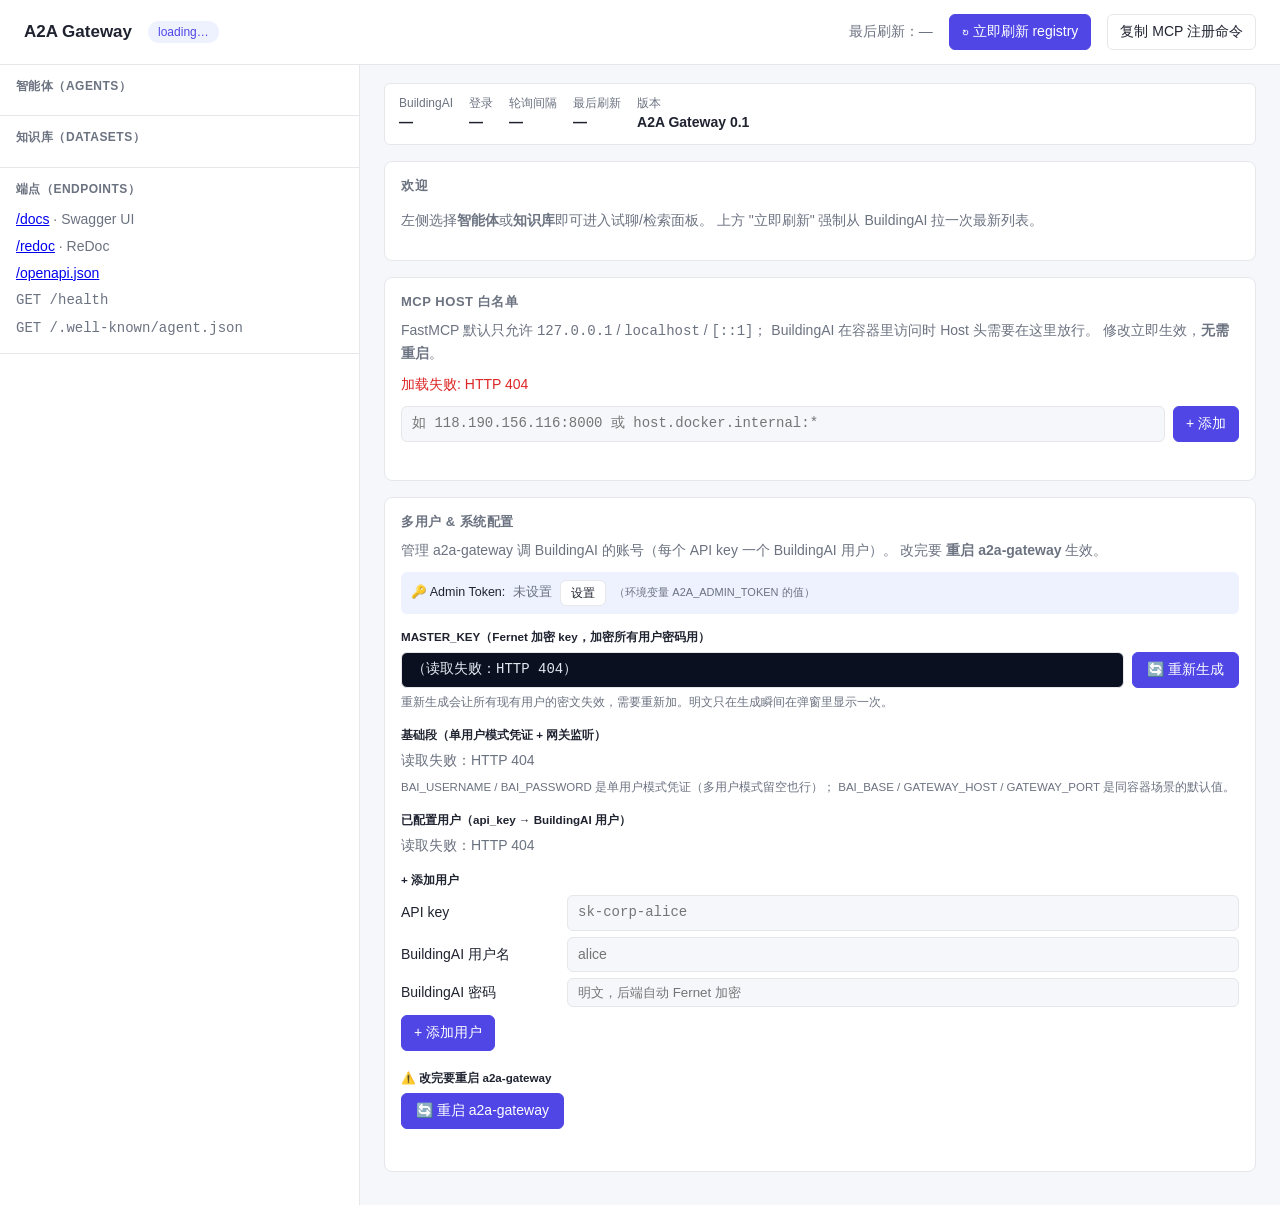
==== a2a-gateway/ui/index.html @ 001ccc33 "feat: 携带 a2a-gateway 完整源码 a2a-gateway (Python FastAPI) - 把 BuildingAI 的 agent / dataset / chat 能力按 G" ====
<!doctype html>
<html lang="zh-CN">
<head>
<meta charset="utf-8" />
<meta name="viewport" content="width=device-width,initial-scale=1" />
<title>A2A Gateway · 管理面板</title>
<!-- 1x1 透明 PNG，避免浏览器控制台一片 favicon.ico 404 -->
<link rel="icon" href="[data-uri]" />
<style>
  :root {
    --bg: #f6f7fb;
    --panel: #ffffff;
    --text: #1f2330;
    --muted: #6b7280;
    --border: #e5e7eb;
    --accent: #4f46e5;
    --accent-soft: #eef2ff;
    --ok: #16a34a;
    --warn: #d97706;
    --err: #dc2626;
    --code-bg: #0b1020;
    --code-text: #e2e8f0;
  }
  @media (prefers-color-scheme: dark) {
    :root {
      --bg: #0f1115;
      --panel: #1a1d24;
      --text: #e6e8ee;
      --muted: #9ca3af;
      --border: #2b2f3a;
      --accent: #818cf8;
      --accent-soft: #1e1f3a;
      --code-bg: #06080f;
      --code-text: #d1d5db;
    }
  }
  * { box-sizing: border-box; }
  body {
    margin: 0;
    background: var(--bg);
    color: var(--text);
    font: 14px/1.55 -apple-system, BlinkMacSystemFont, "Segoe UI", "PingFang SC",
      "Hiragino Sans GB", "Microsoft YaHei", sans-serif;
  }
  header.top {
    background: var(--panel);
    border-bottom: 1px solid var(--border);
    padding: 14px 24px;
    display: flex; align-items: center; gap: 16px; flex-wrap: wrap;
  }
  header.top h1 { font-size: 17px; margin: 0; }
  header.top .pill {
    font-size: 12px; padding: 2px 10px; border-radius: 999px;
    background: var(--accent-soft); color: var(--accent);
  }
  header.top .spacer { flex: 1; }
  button {
    font: inherit; cursor: pointer; border: 1px solid var(--border);
    background: var(--panel); color: var(--text);
    padding: 6px 12px; border-radius: 6px;
    transition: background .12s ease, border-color .12s ease;
  }
  button:hover { border-color: var(--accent); }
  button.primary {
    background: var(--accent); color: white; border-color: var(--accent);
  }
  button:disabled { opacity: .5; cursor: not-allowed; }

  main { display: grid; grid-template-columns: 360px 1fr; min-height: calc(100vh - 56px); }
  @media (max-width: 900px) { main { grid-template-columns: 1fr; } }

  aside.left {
    background: var(--panel);
    border-right: 1px solid var(--border);
    overflow-y: auto;
  }
  aside.left .sect {
    border-bottom: 1px solid var(--border);
    padding: 12px 16px;
  }
  aside.left .sect h3 {
    margin: 0 0 8px; font-size: 12px; text-transform: uppercase;
    letter-spacing: .04em; color: var(--muted);
  }
  .item {
    border: 1px solid var(--border);
    border-radius: 6px;
    padding: 8px 10px; margin: 6px 0;
    cursor: pointer; background: var(--panel);
    transition: border-color .12s ease, background .12s ease;
  }
  .item:hover { border-color: var(--accent); }
  .item.selected { border-color: var(--accent); background: var(--accent-soft); }
  .item .name { font-weight: 600; }
  .item .meta { font-size: 12px; color: var(--muted); margin-top: 2px; }
  .item .tags { display: inline-flex; gap: 4px; flex-wrap: wrap; margin-top: 4px; }
  .tag {
    font-size: 11px; padding: 1px 6px; border-radius: 4px;
    background: var(--accent-soft); color: var(--accent);
  }
  .tag.kb { background: #fef3c7; color: #92400e; }
  .empty { color: var(--muted); font-style: italic; padding: 6px 0; }

  section.right {
    padding: 18px 24px;
    overflow-y: auto;
  }
  section.right h2 { margin: 0 0 12px; font-size: 16px; }
  .statusbar {
    display: flex; gap: 16px; flex-wrap: wrap;
    background: var(--panel);
    border: 1px solid var(--border);
    border-radius: 6px;
    padding: 10px 14px;
    margin-bottom: 16px;
  }
  .statusbar .lbl { color: var(--muted); font-size: 12px; }
  .statusbar .val { font-weight: 600; }
  .statusbar .val.ok { color: var(--ok); }
  .statusbar .val.err { color: var(--err); }

  .panel {
    background: var(--panel);
    border: 1px solid var(--border);
    border-radius: 8px;
    padding: 14px 16px; margin-bottom: 16px;
  }
  .panel h4 { margin: 0 0 8px; font-size: 13px; color: var(--muted); text-transform: uppercase; letter-spacing: .04em; }

  textarea, input[type=text] {
    width: 100%; border: 1px solid var(--border);
    background: var(--bg); color: var(--text);
    padding: 8px 10px; border-radius: 6px;
    font: inherit; resize: vertical;
  }
  textarea { min-height: 70px; }
  .row { display: flex; gap: 8px; align-items: center; margin-top: 8px; flex-wrap: wrap; }
  .stream {
    margin-top: 12px;
    background: var(--code-bg);
    color: var(--code-text);
    border-radius: 6px;
    padding: 10px 12px;
    font-family: ui-monospace, SFMono-Regular, Menlo, Consolas, monospace;
    white-space: pre-wrap;
    min-height: 60px;
    max-height: 400px; overflow-y: auto;
    font-size: 12.5px;
  }
  .stream .ev-status   { color: #93c5fd; }
  .stream .ev-artifact { color: #86efac; }
  .stream .ev-error    { color: #fca5a5; }
  .stream .ev-text     { color: #fde68a; }

  table.kv { border-collapse: collapse; width: 100%; }
  table.kv td { padding: 4px 8px; border-bottom: 1px solid var(--border); font-size: 12.5px; }
  table.kv td:first-child { color: var(--muted); width: 40%; }

  code, pre { font-family: ui-monospace, SFMono-Regular, Menlo, Consolas, monospace; }
  pre { background: var(--code-bg); color: var(--code-text); padding: 8px 10px; border-radius: 6px; overflow-x: auto; }

  .muted { color: var(--muted); }
  .err-text { color: var(--err); }
  .ok-text  { color: var(--ok); }

  /* MCP 配置对话框 */
  .modal-bg {
    position: fixed; inset: 0; background: rgba(0,0,0,.4);
    display: none; align-items: center; justify-content: center; z-index: 99;
  }
  .modal-bg.show { display: flex; }
  .modal {
    background: var(--panel); border: 1px solid var(--border);
    border-radius: 10px; padding: 22px; max-width: 640px; width: 90%;
    box-shadow: 0 20px 60px rgba(0,0,0,.25);
    max-height: 90vh; overflow-y: auto;
  }
  .modal h3 { margin: 0 0 6px; font-size: 16px; }
  .modal p  { margin: 0 0 14px; color: var(--muted); font-size: 13px; }
  .field {
    display: flex; align-items: center; gap: 10px;
    margin: 8px 0;
  }
  .field label {
    font-size: 12px; color: var(--muted); width: 64px; flex-shrink: 0;
  }
  .field input {
    flex: 1; padding: 6px 10px;
    border: 1px solid var(--border); border-radius: 6px;
    background: var(--bg); color: var(--text);
    font: inherit; font-family: ui-monospace, monospace;
  }
  .copy-status {
    margin-top: 8px; font-size: 12px; min-height: 18px;
  }
  .copy-status.ok  { color: var(--ok); }
  .copy-status.err { color: var(--err); }
  textarea.copy-area {
    width: 100%; min-height: 90px;
    border: 1px solid var(--border); border-radius: 6px;
    background: var(--code-bg); color: var(--code-text);
    padding: 10px 12px; font-family: ui-monospace, monospace;
    font-size: 12.5px; line-height: 1.5;
    resize: vertical;
  }
  .modal-actions {
    margin-top: 14px; display: flex; gap: 8px; justify-content: flex-end;
  }
</style>
</head>
<body>

<header class="top">
  <h1>A2A Gateway</h1>
  <span class="pill" id="env">loading…</span>
  <span class="spacer"></span>
  <span id="lastRefresh" class="muted">最后刷新：—</span>
  <button id="btnRefresh" class="primary">↻ 立即刷新 registry</button>
  <button id="btnCopyBase">复制 MCP 注册命令</button>
</header>

<main>
  <aside class="left">
    <div class="sect">
      <h3>智能体（agents）<span id="agentCount" class="muted"></span></h3>
      <div id="agentList"></div>
    </div>
    <div class="sect">
      <h3>知识库（datasets）<span id="datasetCount" class="muted"></span></h3>
      <div id="datasetList"></div>
    </div>
    <div class="sect">
      <h3>端点（endpoints）</h3>
      <div class="muted" style="line-height:1.9">
        <div><a target="_blank" href="/docs">/docs</a> · Swagger UI</div>
        <div><a target="_blank" href="/redoc">/redoc</a> · ReDoc</div>
        <div><a target="_blank" href="/openapi.json">/openapi.json</a></div>
        <div><code>GET /health</code></div>
        <div><code>GET /.well-known/agent.json</code></div>
      </div>
    </div>
  </aside>

  <section class="right">
    <div class="statusbar" id="statusbar">
      <div><div class="lbl">BuildingAI</div><div class="val" id="sBai">—</div></div>
      <div><div class="lbl">登录</div><div class="val" id="sLogged">—</div></div>
      <div><div class="lbl">轮询间隔</div><div class="val" id="sInterval">—</div></div>
      <div><div class="lbl">最后刷新</div><div class="val" id="sLast">—</div></div>
      <div><div class="lbl">版本</div><div class="val">A2A Gateway 0.1</div></div>
    </div>

    <div id="detail">
      <div class="panel">
        <h4>欢迎</h4>
        <p class="muted">
          左侧选择<strong>智能体</strong>或<strong>知识库</strong>即可进入试聊/检索面板。
          上方 "立即刷新" 强制从 BuildingAI 拉一次最新列表。
        </p>
      </div>
    </div>

    <!-- 白名单面板独立于 #detail，避开 render 的 innerHTML 清空 -->
    <div class="panel">
      <h4>MCP Host 白名单</h4>
      <p class="muted" style="margin:0 0 10px;">
        FastMCP 默认只允许 <code>127.0.0.1</code> / <code>localhost</code> / <code>[::1]</code>；
        BuildingAI 在容器里访问时 Host 头需要在这里放行。
        修改立即生效，<strong>无需重启</strong>。
      </p>
      <div id="wlList"></div>
      <div style="display:flex; gap:8px; margin-top:10px;">
        <input id="wlNew" type="text" placeholder="如 118.190.156.116:8000 或 host.docker.internal:*"
               style="flex:1; padding:6px 10px; border:1px solid var(--border); border-radius:6px; background:var(--bg); color:var(--text); font-family: ui-monospace, monospace;" />
        <button class="primary" onclick="addWl()">+ 添加</button>
      </div>
      <div id="wlMsg" style="margin-top:8px; font-size:12px; min-height:16px;"></div>
    </div>

    <!-- 多用户 & 系统配置面板（独立于 #detail，避开 render 清空） -->
    <div class="panel">
      <h4>多用户 &amp; 系统配置</h4>
      <p class="muted" style="margin:0 0 10px;">
        管理 a2a-gateway 调 BuildingAI 的账号（每个 API key 一个 BuildingAI 用户）。
        改完要 <strong>重启 a2a-gateway</strong> 生效。
      </p>

      <!-- Admin Token 状态条 -->
      <div style="margin-bottom:14px; padding:8px 10px; background:var(--accent-soft); border-radius:6px; font-size:12.5px; display:flex; align-items:center; gap:8px;">
        🔑 Admin Token: <span id="adminTokenStatus" class="muted">未设置</span>
        <button onclick="setAdminToken()" style="padding:3px 10px; font-size:12px;">设置</button>
        <span class="muted" style="font-size:11px;">（环境变量 A2A_ADMIN_TOKEN 的值）</span>
      </div>

      <!-- MASTER_KEY -->
      <h5 style="margin:14px 0 6px;">MASTER_KEY（Fernet 加密 key，加密所有用户密码用）</h5>
      <div style="display:flex; gap:8px; align-items:center; margin-bottom:6px;">
        <code id="masterKeyView" style="flex:1; padding:6px 10px; border:1px solid var(--border); border-radius:6px; background:var(--code-bg); color:var(--code-text); font-family:ui-monospace,monospace;">（未设置）</code>
        <button onclick="regenMasterKey()" class="primary" style="padding:6px 14px;">🔄 重新生成</button>
      </div>
      <p class="muted" style="font-size:11.5px; margin:0 0 14px;">
        重新生成会让所有现有用户的密文失效，需要重新加。明文只在生成瞬间在弹窗里显示一次。
      </p>

      <!-- 基础段 -->
      <h5 style="margin:14px 0 6px;">基础段（单用户模式凭证 + 网关监听）</h5>
      <div id="baseEnvList" style="display:grid; grid-template-columns:160px 1fr 60px; gap:6px; align-items:center; margin-bottom:8px;"></div>
      <p class="muted" style="font-size:11.5px; margin:0 0 14px;">
        BAI_USERNAME / BAI_PASSWORD 是单用户模式凭证（多用户模式留空也行）；
        BAI_BASE / GATEWAY_HOST / GATEWAY_PORT 是同容器场景的默认值。
      </p>

      <!-- 已配置用户列表 -->
      <h5 style="margin:14px 0 6px;">已配置用户（api_key → BuildingAI 用户）</h5>
      <div id="usersList" style="margin-bottom:10px;"></div>

      <!-- 添加用户 -->
      <h5 style="margin:14px 0 6px;">+ 添加用户</h5>
      <div style="display:grid; grid-template-columns:160px 1fr; gap:6px; align-items:center; margin-bottom:8px;">
        <label>API key</label>
        <input id="newUserKey" type="text" placeholder="sk-corp-alice" style="padding:6px 10px; border:1px solid var(--border); border-radius:6px; background:var(--bg); color:var(--text); font-family:ui-monospace,monospace;" />
        <label>BuildingAI 用户名</label>
        <input id="newUserName" type="text" placeholder="alice" style="padding:6px 10px; border:1px solid var(--border); border-radius:6px; background:var(--bg); color:var(--text);" />
        <label>BuildingAI 密码</label>
        <input id="newUserPwd" type="password" placeholder="明文，后端自动 Fernet 加密" style="padding:6px 10px; border:1px solid var(--border); border-radius:6px; background:var(--bg); color:var(--text);" />
      </div>
      <button class="primary" onclick="addUser()">+ 添加用户</button>

      <!-- 重启 -->
      <h5 style="margin:18px 0 6px;">⚠️ 改完要重启 a2a-gateway</h5>
      <div style="display:flex; gap:8px; align-items:center;">
        <button class="primary" onclick="restartGateway()" style="padding:6px 14px;">🔄 重启 a2a-gateway</button>
        <span id="restartMsg" class="muted" style="font-size:12px;"></span>
      </div>

      <div id="adminMsg" style="margin-top:12px; font-size:12px; min-height:16px;"></div>
    </div>
  </section>
</main>

<!-- MCP 配置对话框（点"复制 MCP 注册命令"触发） -->
<div id="mcpModal" class="modal-bg" role="dialog" aria-modal="true">
  <div class="modal">
    <h3>🤖 BuildingAI MCP 服务注册</h3>
    <p>BuildingAI <strong>只支持 sse / streamable-http</strong>，不支持 stdio。
       选下面其中一种方式，把对应字段填到 <strong>AI 应用 → MCP → 添加 MCP</strong>：</p>

    <div style="display:flex; gap:8px; margin:8px 0 12px;">
      <button id="mcpModeStreamable" class="primary">📡 streamable-http (推荐)</button>
      <button id="mcpModeSse">🌊 sse (兼容)</button>
    </div>

    <div class="field">
      <label>名称</label>
      <input id="mcpName" type="text" readonly value="a2a-gateway" />
    </div>
    <div class="field">
      <label>通信方式</label>
      <input id="mcpType" type="text" readonly />
    </div>
    <div class="field">
      <label>URL</label>
      <input id="mcpCmd" type="text" readonly />
    </div>

    <textarea id="mcpFull" class="copy-area" readonly></textarea>

    <div style="margin-top:10px; padding:8px 10px; background: var(--accent-soft); border-radius: 6px; font-size:12px; color: var(--muted);">
      <strong>说明：</strong>把 gateway 进程跑在同一台 BuildingAI 可访问的机器上，
      URL 内的 localhost 指 gateway 所在机器的 hostname。
    </div>

    <div class="modal-actions">
      <button id="mcpCopyBtn" class="primary">📋 复制全部</button>
      <button id="mcpCloseBtn">关闭</button>
    </div>
    <div id="mcpCopyStatus" class="copy-status"></div>
  </div>
</div>

<script>
const $ = (sel) => document.querySelector(sel);
const el = (tag, attrs = {}, ...children) => {
  const n = document.createElement(tag);
  for (const [k, v] of Object.entries(attrs)) {
    if (k === "class") n.className = v;
    else if (k === "html") n.innerHTML = v;
    else if (k.startsWith("on") && typeof v === "function") n.addEventListener(k.slice(2), v);
    else if (v != null) n.setAttribute(k, v);
  }
  for (const c of children) {
    if (c == null) continue;
    n.appendChild(typeof c === "string" ? document.createTextNode(c) : c);
  }
  return n;
};

let STATE = { status: null, selected: null, _lastRenderedSel: null };

async function loadStatus() {
  const r = await fetch("/api/admin/status");
  STATE.status = await r.json();
  render();
}

async function manualRefresh() {
  $("#btnRefresh").disabled = true;
  try {
    const r = await fetch("/api/admin/refresh", { method: "POST" });
    const j = await r.json();
    if (!j.ok) alert("刷新失败: " + (j.error || "?"));
    await loadStatus();
  } finally {
    $("#btnRefresh").disabled = false;
  }
}

async function loadWhitelist() {
  try {
    const r = await fetch("/api/admin/mcp/whitelist", { cache: "no-store" });
    if (!r.ok) {
      console.warn("白名单 API 返回", r.status);
      $("#wlList").innerHTML = "<div class='err-text'>加载失败: HTTP " + r.status + "</div>";
      return;
    }
    const j = await r.json();
    console.log("白名单已加载：", j.items);
    renderWhitelist(j.items || []);
  } catch (e) {
    console.error("白名单加载异常", e);
    $("#wlList").innerHTML = "<div class='err-text'>加载异常: " + e + "</div>";
  }
}

function renderWhitelist(items) {
  const wrap = $("#wlList");
  wrap.innerHTML = "";
  if (!items.length) {
    wrap.appendChild(el("div", { class: "empty" }, "(空)"));
    return;
  }
  for (const host of items) {
    const row = el("div", { style: "display:flex; align-items:center; gap:8px; padding:6px 8px; border:1px solid var(--border); border-radius:6px; margin-bottom:6px; background:var(--bg);" },
      el("code", { style: "flex:1; font-size:13px;" }, host),
      el("button", { onclick: () => removeWl(host) }, "删除"),
    );
    wrap.appendChild(row);
  }
}

async function saveWhitelist(items) {
  const r = await fetch("/api/admin/mcp/whitelist", {
    method: "PUT",
    headers: { "Content-Type": "application/json" },
    body: JSON.stringify({ hosts: items }),
  });
  const j = await r.json();
  const msg = $("#wlMsg");
  if (j.ok) {
    msg.className = "ok-text"; msg.textContent = "✓ 已保存（" + j.items.length + " 项），立即生效";
    renderWhitelist(j.items);
  } else {
    msg.className = "err-text"; msg.textContent = "✗ 保存失败: " + (j.error || "?");
  }
}

async function addWl() {
  const inp = $("#wlNew");
  const v = inp.value.trim();
  if (!v) return;
  const items = (await (await fetch("/api/admin/mcp/whitelist")).json()).items || [];
  if (items.includes(v)) { inp.value = ""; return; }
  items.push(v);
  await saveWhitelist(items);
  inp.value = "";
}

async function removeWl(host) {
  const items = (await (await fetch("/api/admin/mcp/whitelist")).json()).items || [];
  const idx = items.indexOf(host);
  if (idx < 0) return;
  items.splice(idx, 1);
  await saveWhitelist(items);
}

function fmtAge(sec) {
  if (sec == null) return "—";
  if (sec < 60) return Math.floor(sec) + " 秒前";
  if (sec < 3600) return Math.floor(sec / 60) + " 分钟前";
  return Math.floor(sec / 3600) + " 小时前";
}

function renderStatusBar() {
  const s = STATE.status;
  if (!s) return;
  $("#env").textContent = s.buildingai.base;
  $("#sBai").textContent = s.buildingai.base;
  $("#sLogged").textContent = s.buildingai.logged_in
    ? "已登录 · " + s.buildingai.username : "未登录";
  $("#sLogged").className = "val " + (s.buildingai.logged_in ? "ok" : "err");
  $("#sInterval").textContent = s.registry.poll_interval + "s";
  $("#sLast").textContent = fmtAge(s.registry.last_refresh_age_sec);
  $("#lastRefresh").textContent = "最后刷新：" + fmtAge(s.registry.last_refresh_age_sec);
}

function renderSidebar() {
  const s = STATE.status;
  if (!s) return;
  const a = $("#agentList");
  const d = $("#datasetList");
  a.innerHTML = ""; d.innerHTML = "";
  $("#agentCount").textContent = " · " + s.registry.agent_count;
  $("#datasetCount").textContent = " · " + s.registry.dataset_count;

  if (!s.agents.length) a.appendChild(el("div", { class: "empty" }, "暂无智能体"));
  for (const ag of s.agents) {
    const node = el("div", { class: "item" + (STATE.selected?.kind === "agent" && STATE.selected.id === ag.id ? " selected" : "") },
      el("div", { class: "name" }, ag.name || "(未命名)"),
      el("div", { class: "meta" }, "id " + ag.id.slice(0, 8) + "…"),
      el("div", { class: "tags" },
        ...(ag.capabilities || []).map(c => el("span", { class: "tag" }, c))
      ),
    );
    node.onclick = () => { STATE.selected = { kind: "agent", ...ag }; render(); };
    a.appendChild(node);
  }
  if (!s.datasets.length) d.appendChild(el("div", { class: "empty" }, "暂无知识库"));
  for (const ds of s.datasets) {
    const node = el("div", { class: "item" + (STATE.selected?.kind === "dataset" && STATE.selected.id === ds.id ? " selected" : "") },
      el("div", { class: "name" }, ds.name || "(未命名)"),
      el("div", { class: "meta" }, "id " + ds.id.slice(0, 8) + "…"),
      el("div", { class: "tags" }, el("span", { class: "tag kb" }, "rag"))
    );
    node.onclick = () => { STATE.selected = { kind: "dataset", ...ds }; render(); };
    d.appendChild(node);
  }
}

function renderDetail() {
  const target = $("#detail");
  target.innerHTML = "";
  const sel = STATE.selected;
  if (!sel) {
    target.appendChild(el("div", { class: "panel" },
      el("h4", {}, "欢迎"),
      el("p", { class: "muted" }, "左侧选择智能体或知识库即可进入试聊/检索面板。")
    ));
    return;
  }

  if (sel.kind === "agent") {
    target.appendChild(el("div", { class: "panel" },
      el("h4", {}, "智能体详情"),
      el("table", { class: "kv" },
        rowKV("名称", sel.name),
        rowKV("ID", sel.id),
        rowKV("能力", (sel.capabilities || []).join(" / ") || "—"),
        rowKV("描述", sel.description || "—"),
      ),
      el("div", { style: "margin-top:10px" },
        el("button", { onclick: (e) => loadCard(e.target, "agent", sel.id) }, "查看 A2A Agent Card"),
        el("a", { href: `/a2a/agents/${sel.id}/card`, target: "_blank", style: "margin-left:8px" },
          el("button", {}, "新 tab 打开 ↗"))
      )
    ));

    target.appendChild(renderChatPanel(sel));
  } else {
    target.appendChild(el("div", { class: "panel" },
      el("h4", {}, "知识库详情"),
      el("table", { class: "kv" },
        rowKV("名称", sel.name),
        rowKV("ID", sel.id),
        rowKV("描述", sel.description || "—"),
      ),
      el("div", { style: "margin-top:10px" },
        el("button", { onclick: (e) => loadCard(e.target, "dataset", sel.id) }, "查看 A2A KB Card"),
        el("a", { href: `/a2a/datasets/${sel.id}/card`, target: "_blank", style: "margin-left:8px" },
          el("button", {}, "新 tab 打开 ↗"))
      )
    ));

    target.appendChild(renderRetrievePanel(sel));
  }
}

function rowKV(k, v) {
  return el("tr", {},
    el("td", {}, k),
    el("td", {}, String(v))
  );
}

function renderChatPanel(agent) {
  const ta = el("textarea", { placeholder: "输入要发给智能体的问题…" });
  const stream = el("div", { class: "stream" }, "（尚无输出）");
  const btn = el("button", { class: "primary", onclick: () => sendChat(agent, ta, stream, btn) }, "▶ 试聊（非流）");
  const btnStream = el("button", { onclick: () => sendChat(agent, ta, stream, btnStream, true) }, "▶ 试聊（SSE 流）");
  const panel = el("div", { class: "panel" },
    el("h4", {}, "A2A 试聊"),
    ta,
    el("div", { class: "row" }, btn, btnStream),
    stream
  );
  return panel;
}

function renderRetrievePanel(ds) {
  const ta = el("textarea", { placeholder: "检索关键词…" });
  const stream = el("div", { class: "stream" }, "（尚无输出）");
  const btn = el("button", { class: "primary", onclick: () => sendRetrieve(ds, ta, stream, btn) }, "▶ 检索");
  return el("div", { class: "panel" },
    el("h4", {}, "知识库检索"),
    ta,
    el("div", { class: "row" }, btn),
    stream
  );
}

async function sendChat(agent, ta, streamEl, btnEl, useStream = false) {
  const text = ta.value.trim();
  if (!text) return;
  btnEl.disabled = true;
  streamEl.innerHTML = "";
  streamEl.textContent = "请求中…";
  const method = useStream ? "message/stream" : "message/send";
  const payload = {
    jsonrpc: "2.0", id: 1, method,
    params: { message: { role: "user", parts: [{ kind: "text", text }] } }
  };
  try {
    const r = await fetch(`/a2a/agents/${agent.id}`, {
      method: "POST",
      headers: { "Content-Type": "application/json" },
      body: JSON.stringify(payload),
    });
    const ct = (r.headers.get("content-type") || "").toLowerCase();
    const isSSE = useStream || ct.includes("text/event-stream");

    if (isSSE) {
      streamEl.innerHTML = "";
      const reader = r.body.getReader();
      const dec = new TextDecoder();
      let buf = "";
      while (true) {
        const { value, done } = await reader.read();
        if (done) break;
        buf += dec.decode(value, { stream: true });
        // SSE 用 "\n\n" 分隔事件，按空行切
        let idx;
        while ((idx = buf.indexOf("\n\n")) >= 0) {
          const frame = buf.slice(0, idx);
          buf = buf.slice(idx + 2);
          if (frame.trim()) appendSSEFrame(streamEl, frame);
        }
      }
      if (buf.trim()) appendSSEFrame(streamEl, buf);
    } else {
      const j = await r.json();
      streamEl.innerHTML = "";
      streamEl.appendChild(el("pre", { html: JSON.stringify(j, null, 2) }));
    }
  } catch (e) {
    streamEl.innerHTML = "";
    streamEl.textContent = "ERROR: " + e;
  } finally {
    btnEl.disabled = false;
  }
}

// 解析 SSE 完整 frame（一个或多个 "event: x\ndata: y\n" 行）
function appendSSEFrame(streamEl, frame) {
  let event = "message";
  const dataLines = [];
  for (const line of frame.split("\n")) {
    if (line.startsWith("event:")) {
      event = line.slice(6).trim();
    } else if (line.startsWith("data:")) {
      dataLines.push(line.slice(5).trim());
    }
  }
  const data = dataLines.join("\n");
  let parsed;
  try { parsed = JSON.parse(data); } catch { parsed = data; }
  const cls =
    event === "status" ? "ev-status" :
    event === "artifact" ? "ev-artifact" :
    event === "error" ? "ev-error" : "ev-text";

  // artifact 事件尝试把 text 里嵌套的 JSON 解出来，更可读
  if (event === "artifact" && parsed && parsed.parts) {
    const text = parsed.parts.map(p => {
      if (p.kind !== "text") return JSON.stringify(p);
      try {
        const inner = JSON.parse(p.text);
        if (inner && inner.message) {
          const c = inner.message.content || "";
          return c || "(agent returned empty content)";
        }
      } catch {}
      return p.text;
    }).join("\n");
    streamEl.appendChild(el("div", { class: cls, style: "white-space: pre-wrap;" }, "[" + event + "] " + text));
    return;
  }

  streamEl.appendChild(el("div", { class: cls }, "[" + event + "] " + (typeof parsed === "string" ? parsed : JSON.stringify(parsed))));
}

async function sendRetrieve(ds, ta, streamEl, btnEl) {
  const text = ta.value.trim();
  if (!text) return;
  btnEl.disabled = true;
  streamEl.innerHTML = "";
  streamEl.textContent = "请求中…";
  const payload = {
    jsonrpc: "2.0", id: 1, method: "message/send",
    params: { message: { role: "user", parts: [{ kind: "text", text }] } }
  };
  try {
    const r = await fetch(`/a2a/datasets/${ds.id}`, {
      method: "POST", headers: { "Content-Type": "application/json" }, body: JSON.stringify(payload)
    });
    const j = await r.json();
    streamEl.innerHTML = "";
    streamEl.appendChild(el("pre", { html: JSON.stringify(j, null, 2) }));
  } catch (e) {
    streamEl.innerHTML = "";
    streamEl.textContent = "ERROR: " + e;
  } finally {
    btnEl.disabled = false;
  }
}

async function loadCard(btn, kind, id) {
  // 把下一级的可展开区放在按钮所在 panel 的底部
  const panel = btn.closest(".panel");
  let existing = panel.querySelector(".card-render");
  if (existing) {
    existing.remove();
    if (btn._expanded) { btn._expanded = false; btn.textContent = btn.textContent.replace("▲ ", ""); }
    return;
  }
  btn.disabled = true;
  btn.textContent = "加载中…";
  try {
    const path = kind === "agent" ? `/a2a/agents/${id}/card` : `/a2a/datasets/${id}/card`;
    const r = await fetch(path);
    const j = await r.json();
    btn.textContent = "▲ 收起 A2A Card";
    btn._expanded = true;
    const cardEl = renderCard(j, kind);
    panel.appendChild(cardEl);
    cardEl.scrollIntoView({ behavior: "smooth", block: "nearest" });
  } catch (e) {
    btn.textContent = "查看失败，重试";
  } finally {
    btn.disabled = false;
  }
}

function renderCard(card, kind) {
  // 渲染 A2A Card：friendly 视图 + 原始 JSON
  const wrap = el("div", { class: "card-render", style: "margin-top:14px; padding:10px 12px; border:1px dashed var(--border); border-radius:6px; background: var(--bg);" });

  wrap.appendChild(el("div", { style: "display:flex; align-items:center; gap:8px; margin-bottom:6px;" },
    el("strong", {}, "🤖 " + (card.name || "(未命名)")),
    el("span", { class: "pill", style: "background:var(--accent-soft); color:var(--accent); padding:1px 8px; border-radius:999px; font-size:11px;" }, kind === "agent" ? "A2A Agent Card" : "A2A KB Card"),
    el("span", { class: "muted", style: "font-size:11px;" }, "v" + (card.version || "1.0"))
  ));

  if (card.description) {
    wrap.appendChild(el("div", { style: "margin:4px 0; color: var(--text);" }, card.description));
  }

  if (card.url) {
    wrap.appendChild(el("div", { style: "margin:4px 0; font-size:12px;" },
      el("span", { class: "muted" }, "URL: "),
      el("code", {}, card.url)
    ));
  }

  if (card.capabilities) {
    const caps = [];
    for (const [k, v] of Object.entries(card.capabilities)) caps.push(k + "=" + v);
    wrap.appendChild(el("div", { style: "margin:4px 0; font-size:12px;" },
      el("span", { class: "muted" }, "Capabilities: "),
      el("span", {}, caps.join(" · "))
    ));
  }

  if (card.defaultInputModes || card.defaultOutputModes) {
    wrap.appendChild(el("div", { style: "margin:4px 0; font-size:12px;" },
      el("span", { class: "muted" }, "Modes: "),
      el("span", {}, "in=" + JSON.stringify(card.defaultInputModes || []) + "  out=" + JSON.stringify(card.defaultOutputModes || []))
    ));
  }

  if (Array.isArray(card.skills) && card.skills.length) {
    wrap.appendChild(el("div", { style: "margin-top:8px;" },
      el("div", { class: "muted", style: "font-size:11px; margin-bottom:4px;" }, "Skills"),
      ...card.skills.map(s => el("div", { style: "border:1px solid var(--border); border-radius:4px; padding:6px 8px; margin:4px 0;" },
        el("div", { style: "font-weight:600;" }, s.name || s.id),
        s.description ? el("div", { class: "muted", style: "font-size:12px;" }, s.description) : null,
        Array.isArray(s.tags) && s.tags.length ? el("div", { style: "margin-top:4px;" },
          ...s.tags.map(t => el("span", { class: "tag", style: "margin-right:4px;" }, t))
        ) : null,
      ))
    ));
  }

  // 折叠的原始 JSON
  const det = el("details", { style: "margin-top:10px;" },
    el("summary", { style: "cursor:pointer; font-size:12px; color:var(--muted);" }, "原始 JSON"),
  );
  det.appendChild(el("pre", { style: "margin:6px 0 0; max-height:240px; overflow:auto;" }, JSON.stringify(card, null, 2)));
  wrap.appendChild(det);

  return wrap;
}

function appendStreamLine(streamEl, raw) {
  // SSE frame: "event: ...\ndata: ...\n\n"
  let event = "message";
  let data = raw;
  if (raw.startsWith("event:")) {
    const sp = raw.indexOf("\n");
    if (sp >= 0) {
      event = raw.slice(6, sp).trim();
      data = raw.slice(sp + 1).replace(/^data:\s?/, "").trim();
    }
  }
  let parsed = data;
  try { parsed = JSON.parse(data); } catch {}
  const cls =
    event === "status" ? "ev-status" :
    event === "artifact" ? "ev-artifact" :
    event === "error" ? "ev-error" : "ev-text";
  streamEl.appendChild(el("div", { class: cls }, "[" + event + "] " + (typeof parsed === "string" ? parsed : JSON.stringify(parsed))));
}

function render() {
  renderStatusBar();
  renderSidebar();
  // 关键：选中的资源没变就不重画 detail，否则会把正在输入/聊天内容擦掉
  // （每 8 秒 status 轮询会触到 render()，旧逻辑每 8 秒擦一次 detail）
  if (STATE._lastRenderedSel !== STATE.selected) {
    renderDetail();
    STATE._lastRenderedSel = STATE.selected;
  }
}

document.addEventListener("DOMContentLoaded", () => {
  $("#btnRefresh").onclick = manualRefresh;
  $("#btnCopyBase").onclick = () => openMcpModal();
  setupMcpModal();
  loadStatus().catch(e => alert("加载失败: " + e));
  loadWhitelist().catch(e => console.warn("白名单加载失败", e));
  setInterval(loadStatus, 8000);
});

function setupMcpModal() {
  const modal = $("#mcpModal");
  const full = $("#mcpFull");
  const status = $("#mcpCopyStatus");
  const btn = $("#mcpModeStreamable");
  const btn2 = $("#mcpModeSse");

  function setMode(mode) {
    if (mode === "sse") {
      $("#mcpType").value = "sse";
      $("#mcpCmd").value = `${location.protocol}//${location.host}/mcp-sse/sse`;
      full.value =
        "名称: a2a-gateway\n" +
        "通信方式: sse\n" +
        `URL: ${location.protocol}//${location.host}/mcp-sse/sse`;
      btn.classList.remove("primary"); btn2.classList.add("primary");
    } else {
      $("#mcpType").value = "streamable-http";
      $("#mcpCmd").value = `${location.protocol}//${location.host}/mcp/`;
      full.value =
        "名称: a2a-gateway\n" +
        "通信方式: streamable-http\n" +
        `URL: ${location.protocol}//${location.host}/mcp/`;
      btn2.classList.remove("primary"); btn.classList.add("primary");
    }
  }

  btn.onclick = () => { setMode("streamable"); $("#mcpCopyStatus").textContent = ""; full.focus(); full.select(); };
  btn2.onclick = () => { setMode("sse"); $("#mcpCopyStatus").textContent = ""; full.focus(); full.select(); };

  $("#mcpCloseBtn").onclick = () => modal.classList.remove("show");
  modal.addEventListener("click", (e) => { if (e.target === modal) modal.classList.remove("show"); });

  $("#mcpCopyBtn").onclick = () => {
    full.focus();
    full.select();
    let ok = false;
    let errMsg = "";
    function tryExecCommand() {
      try {
        ok = document.execCommand("copy");
      } catch (e) { errMsg = String(e); }
      if (ok) {
        status.textContent = "✓ 已复制到剪贴板（execCommand fallback）";
        status.className = "copy-status ok";
      } else {
        status.textContent = "✗ 自动复制失败，请按 ⌘C / Ctrl+C 手动复制（已自动全选）";
        status.className = "copy-status err";
        if (errMsg) status.textContent += "（" + errMsg + "）";
      }
    }
    try {
      if (navigator.clipboard && window.isSecureContext) {
        navigator.clipboard.writeText(full.value).then(
          () => { status.textContent = "✓ 已复制到剪贴板"; status.className = "copy-status ok"; },
          () => tryExecCommand()
        );
        return;
      }
    } catch (e) { /* fallthrough */ }
    tryExecCommand();
  };

  // 默认 streamable-http
  setMode("streamable");
}

function openMcpModal() {
  $("#mcpModal").classList.add("show");
  $("#mcpCopyStatus").textContent = "";
  $("#mcpFull").focus();
  $("#mcpFull").select();
}

// ─────────────────────────────────────────────────────────────────────────────
// 多用户 & 系统配置（admin 端点，自动带 X-Admin-Token）
// ─────────────────────────────────────────────────────────────────────────────

const ADMIN_TOKEN_KEY = "a2a_admin_token";

function getAdminToken() {
  return localStorage.getItem(ADMIN_TOKEN_KEY) || "";
}

function setAdminToken() {
  const cur = getAdminToken();
  const t = prompt("请输入 Admin Token（环境变量 A2A_ADMIN_TOKEN 的值）:", cur);
  if (t === null) return;
  localStorage.setItem(ADMIN_TOKEN_KEY, t);
  renderAdminTokenStatus();
  loadAdminPanel();  // 重新加载
}

function renderAdminTokenStatus() {
  const t = getAdminToken();
  $("#adminTokenStatus").textContent = t ? "已设置（" + t.slice(0, 6) + "..." + "）" : "未设置";
}

async function adminFetch(url, opts = {}) {
  const headers = opts.headers ? { ...opts.headers } : {};
  const t = getAdminToken();
  if (t) headers["X-Admin-Token"] = t;
  const r = await fetch(url, { ...opts, headers });
  if (r.status === 401) {
    $("#adminMsg").textContent = "401: Admin Token 错或未配（点上方「设置」按钮）";
    throw new Error("401 unauthorized");
  }
  if (!r.ok) {
    const j = await r.json().catch(() => ({}));
    throw new Error(j.detail || j.error || `HTTP ${r.status}`);
  }
  return r;
}

function adminMsg(text, isErr = false) {
  const el = $("#adminMsg");
  el.textContent = text;
  el.style.color = isErr ? "var(--err, #c00)" : "var(--ok, #080)";
  setTimeout(() => { if (el.textContent === text) el.textContent = ""; }, 5000);
}

async function loadAdminPanel() {
  await Promise.all([loadMasterKey(), loadBaseEnv(), loadUsers()]);
}

async function loadMasterKey() {
  try {
    const r = await adminFetch("/api/admin/system/master-key");
    const j = await r.json();
    const view = $("#masterKeyView");
    if (j.set) {
      view.textContent = j.masked_prefix + "（" + (j.masked_prefix.length * 2) + " 字符已被脱敏，完整 key 在 .env）";
    } else {
      view.textContent = "（未设置）";
      view.style.color = "var(--err, #c00)";
    }
  } catch (e) {
    $("#masterKeyView").textContent = "（读取失败：" + e.message + "）";
  }
}

async function regenMasterKey() {
  if (!confirm("重新生成 MASTER_KEY 会让所有现有用户的密文失效，需要重新加用户。继续？")) return;
  try {
    const r = await adminFetch("/api/admin/system/master-key", { method: "POST" });
    const j = await r.json();
    // 弹窗显示一次完整 key（用户自己复制保存）
    prompt("新 MASTER_KEY（已写入 .env，复制保存好这个弹窗里看到的值）：", j.master_key);
    adminMsg("MASTER_KEY 已重新生成（重启后生效）");
    await loadMasterKey();
  } catch (e) {
    adminMsg("重新生成失败：" + e.message, true);
  }
}

async function loadBaseEnv() {
  try {
    const r = await adminFetch("/api/admin/system/env");
    const j = await r.json();
    const wrap = $("#baseEnvList");
    wrap.innerHTML = "";
    const v = j.values;
    const fields = [
      { k: "BAI_USERNAME", label: "BAI_USERNAME", type: "text" },
      { k: "BAI_PASSWORD", label: "BAI_PASSWORD", type: "text", masked: v.BAI_PASSWORD_masked },
      { k: "BAI_BASE", label: "BAI_BASE", type: "text" },
      { k: "GATEWAY_HOST", label: "GATEWAY_HOST", type: "text" },
      { k: "GATEWAY_PORT", label: "GATEWAY_PORT", type: "text" },
    ];
    for (const f of fields) {
      const lbl = el("label", { style: "font-size:12.5px; color:var(--muted);" }, f.label);
      const inp = el("input", {
        type: f.type,
        id: "env_" + f.k,
        value: f.masked || v[f.k] || "",
        placeholder: f.masked ? "已设置：" + f.masked : "（未设置）",
        style: "padding:6px 10px; border:1px solid var(--border); border-radius:6px; background:var(--bg); color:var(--text); font-family:ui-monospace,monospace;",
      });
      const btn = el("button", { onclick: `saveEnvField('${f.k}')`, style: "padding:4px 10px; font-size:12px;" }, "保存");
      wrap.appendChild(lbl);
      wrap.appendChild(inp);
      wrap.appendChild(btn);
    }
  } catch (e) {
    $("#baseEnvList").innerHTML = '<span class="muted">读取失败：' + e.message + "</span>";
  }
}

async function saveEnvField(k) {
  const inp = $("#env_" + k);
  const v = inp.value.trim();
  try {
    await adminFetch("/api/admin/system/env", {
      method: "POST",
      headers: { "Content-Type": "application/json" },
      body: JSON.stringify({ updates: { [k]: v } }),
    });
    adminMsg(k + " 已更新（重启后生效）");
  } catch (e) {
    adminMsg("保存失败：" + e.message, true);
  }
}

async function loadUsers() {
  try {
    const r = await adminFetch("/api/admin/users");
    const j = await r.json();
    const wrap = $("#usersList");
    wrap.innerHTML = "";
    if (j.items.length === 0) {
      wrap.innerHTML = '<div class="muted" style="font-size:12.5px;">（无配置用户，走单用户模式）</div>';
      return;
    }
    for (const it of j.items) {
      const row = el("div", {
        style: "display:flex; align-items:center; gap:8px; padding:6px 8px; border:1px solid var(--border); border-radius:6px; margin-bottom:6px; background:var(--bg);",
      },
        el("code", { style: "flex:1; font-family:ui-monospace,monospace; font-size:12.5px;" },
          it.api_key_prefix + " → " + it.username),
        el("span", {
          class: "muted",
          style: "font-size:11.5px; padding:2px 8px; border-radius:4px; " +
                 (it.logged_in ? "background:#dfd; color:#060;" : "background:#fdd; color:#900;"),
        }, it.logged_in ? "已登录" : "未登录"),
        el("button", { onclick: `delUser('${it.api_key_prefix.replace(/\.\.\.$/, "")}')`, style: "padding:3px 10px; font-size:12px;" }, "删除"),
      );
      wrap.appendChild(row);
    }
  } catch (e) {
    $("#usersList").innerHTML = '<div class="muted">读取失败：' + e.message + "</div>";
  }
}

async function addUser() {
  const api_key = $("#newUserKey").value.trim();
  const bai_username = $("#newUserName").value.trim();
  const bai_password = $("#newUserPwd").value;
  if (!api_key || !bai_username || !bai_password) {
    adminMsg("三个字段都要填", true);
    return;
  }
  try {
    const r = await adminFetch("/api/admin/users", {
      method: "POST",
      headers: { "Content-Type": "application/json" },
      body: JSON.stringify({ api_key, bai_username, bai_password }),
    });
    const j = await r.json();
    adminMsg("已添加 " + j.api_key_prefix + "（重启后生效）");
    $("#newUserKey").value = "";
    $("#newUserName").value = "";
    $("#newUserPwd").value = "";
    await loadUsers();
  } catch (e) {
    adminMsg("添加失败：" + e.message, true);
  }
}

async function delUser(prefix) {
  if (!confirm("删除用户 " + prefix + "... ？")) return;
  // 前端只显示前 8 字符，要用完整 api_key 删——用 GET 列表的完整值
  // 这里简化：让后端支持"前 8 字符匹配"——但目前没实现，所以改成弹窗让用户输完整 key
  // 实际方案：列表里要把完整 api_key 存在 data-* 属性上，这里取
  // 简化：直接 prompt 让用户输完整 key
  const full = prompt("删除确认：请输入完整 API key（前端只显示前缀，要精确删除需完整 key）:");
  if (!full) return;
  try {
    await adminFetch("/api/admin/users/" + encodeURIComponent(full), { method: "DELETE" });
    adminMsg("已删除 " + prefix + "...（重启后生效）");
    await loadUsers();
  } catch (e) {
    adminMsg("删除失败：" + e.message, true);
  }
}

async function restartGateway() {
  if (!confirm("重启 a2a-gateway 进程？会短暂中断正在进行的请求。\n\n注意：需要 docker-compose.yml 里 nodejs service 的 restart 策略为 'always'（默认是 on-failure:3，exit 0 不会拉起）。")) return;
  try {
    await adminFetch("/api/admin/system/restart", { method: "POST" });
    $("#restartMsg").textContent = "退出中… 1-2s 后再访问 /health";
    setTimeout(() => location.reload(), 3000);
  } catch (e) {
    $("#restartMsg").textContent = "重启失败：" + e.message;
  }
}

// 页面加载时拉一次
window.addEventListener("DOMContentLoaded", () => {
  renderAdminTokenStatus();
  loadAdminPanel();
});
</script>
</body>
</html>
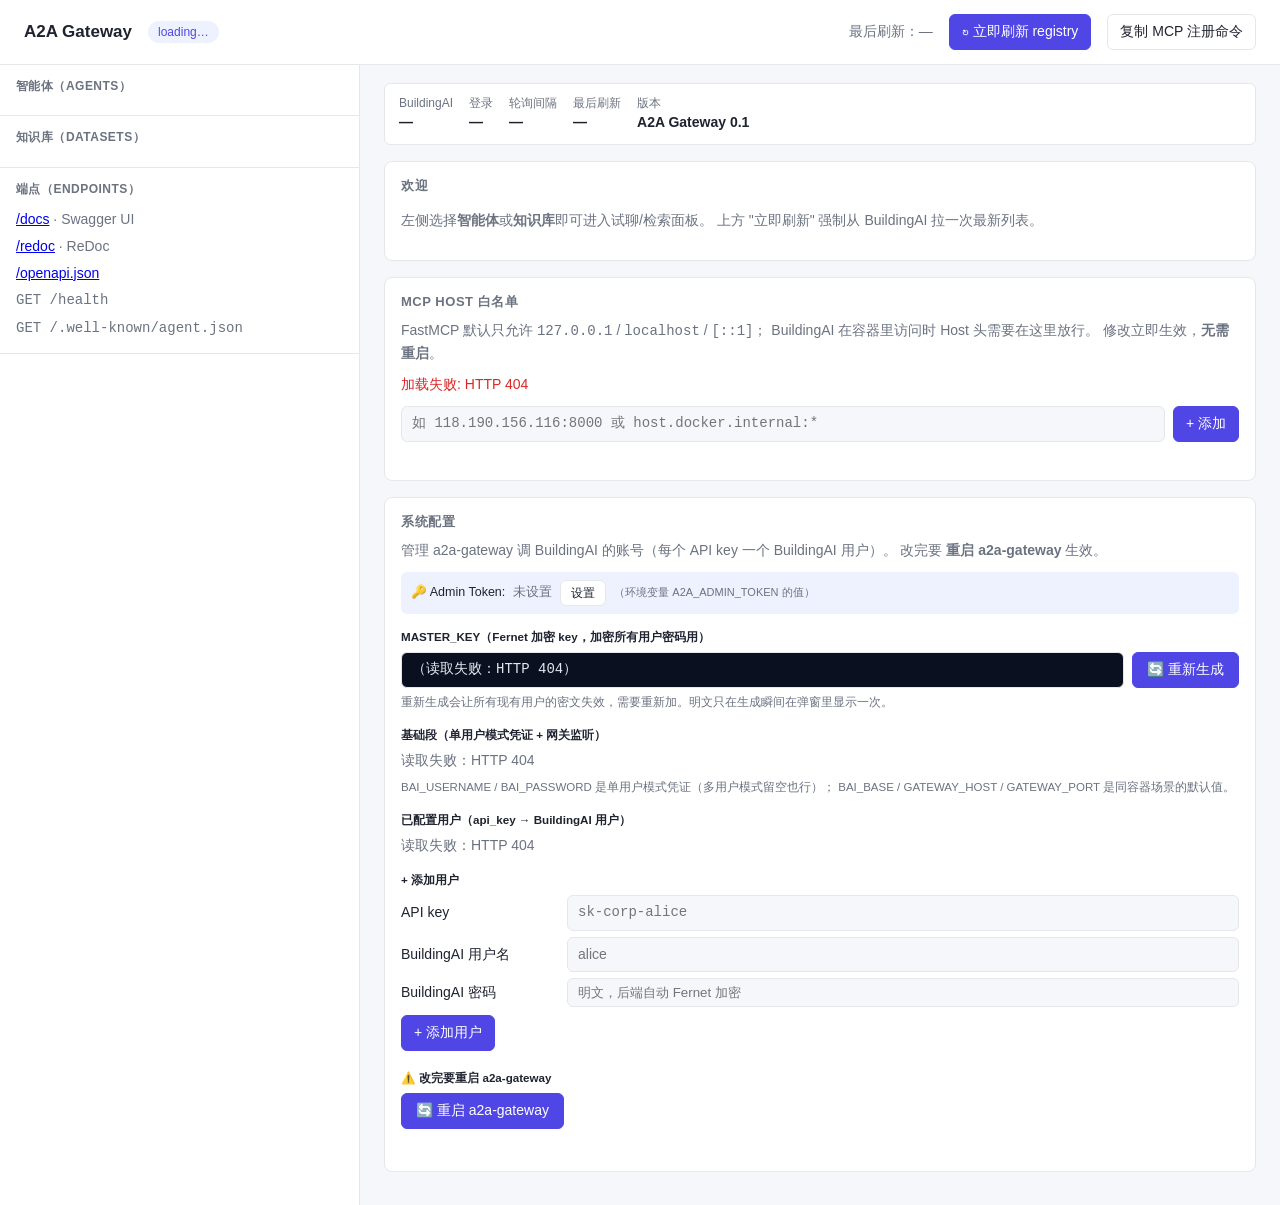
==== commit f354e642: "fix(a2a-gateway): MCP 调 agent 401 → 单用户 verify_caller + UI 标识 根因：v0.2.0 加的 verify_caller 严格要 Authori" ====
--- a/a2a-gateway/ui/index.html
+++ b/a2a-gateway/ui/index.html
@@ -210,9 +210,40 @@
 </head>
 <body>
 
+<!-- 引导页：检测到 BAI_USERNAME/BAI_PASSWORD 未配置时显示 -->
+<div id="bootstrapOverlay" style="display:none; position:fixed; inset:0; background:var(--bg); z-index:9999; padding:40px 20px; overflow:auto;">
+  <div style="max-width:520px; margin:60px auto; padding:32px 36px; background:var(--panel); border:1px solid var(--border); border-radius:12px; box-shadow:0 12px 48px rgba(0,0,0,0.25);">
+    <h2 style="margin:0 0 6px;">🚀 a2a-gateway 首次配置</h2>
+    <p class="muted" style="margin:0 0 20px; font-size:13px;">
+      检测到 <code>BAI_USERNAME</code> / <code>BAI_PASSWORD</code> 未配置。
+      a2a-gateway 需要 BuildingAI 账号密码才能登录拉取 agent / dataset 列表。
+    </p>
+    <div id="bootstrapStep1" style="margin-bottom:18px; padding:12px 14px; background:var(--accent-soft); border-radius:8px; font-size:13px;">
+      <strong>BuildingAI 状态：</strong><span id="bootstrapBaiStatus">检查中…</span>
+    </div>
+    <p style="font-size:13px; line-height:1.7; margin:0 0 18px;">
+      请填入 <strong>BuildingAI /install 时设的 root 账号</strong>用户名 + 密码：<br>
+      <span class="muted" style="font-size:11.5px;">（即首次访问 <code>http://&lt;server&gt;:4090/install</code> 时设的账号）</span>
+    </p>
+    <div style="margin-bottom:12px;">
+      <label style="display:block; font-size:12.5px; margin-bottom:4px;">用户名</label>
+      <input id="bsUser" type="text" placeholder="admin" autocomplete="username"
+             style="width:100%; padding:8px 10px; border:1px solid var(--border); border-radius:6px; background:var(--bg); color:var(--text); font-family:ui-monospace,monospace; box-sizing:border-box;" />
+    </div>
+    <div style="margin-bottom:18px;">
+      <label style="display:block; font-size:12.5px; margin-bottom:4px;">密码</label>
+      <input id="bsPass" type="password" autocomplete="current-password"
+             style="width:100%; padding:8px 10px; border:1px solid var(--border); border-radius:6px; background:var(--bg); color:var(--text); font-family:ui-monospace,monospace; box-sizing:border-box;" />
+    </div>
+    <button id="bsSubmit" onclick="submitBootstrap()" class="primary" style="width:100%; padding:10px; font-size:14px;">保存并自动重启</button>
+    <div id="bootstrapMsg" style="margin-top:14px; font-size:12.5px; min-height:18px;"></div>
+  </div>
+</div>
+
 <header class="top">
   <h1>A2A Gateway</h1>
   <span class="pill" id="env">loading…</span>
+  <span class="pill" id="modeBadge" style="display:none; background:#fef3c7; color:#92400e; font-weight:600;">单用户模式</span>
   <span class="spacer"></span>
   <span id="lastRefresh" class="muted">最后刷新：—</span>
   <button id="btnRefresh" class="primary">↻ 立即刷新 registry</button>
@@ -279,10 +310,14 @@
 
     <!-- 多用户 & 系统配置面板（独立于 #detail，避开 render 清空） -->
     <div class="panel">
-      <h4>多用户 &amp; 系统配置</h4>
+      <h4>系统配置</h4>
       <p class="muted" style="margin:0 0 10px;">
         管理 a2a-gateway 调 BuildingAI 的账号（每个 API key 一个 BuildingAI 用户）。
         改完要 <strong>重启 a2a-gateway</strong> 生效。
+      </p>
+      <p id="singleUserHint" style="display:none; margin:0 0 10px; padding:8px 10px; background:#fef3c7; border-left:3px solid #d97706; border-radius:4px; color:#92400e; font-size:12.5px; line-height:1.5;">
+        ℹ️ <strong>当前单用户模式</strong>：所有 <code>/a2a/*</code> 调用都走 <code>BAI_USERNAME</code> 身份
+        （下方"用户池"里配的 key 不会被路由，仅作未来接入外部 A2A 客户端时启用）。
       </p>
 
       <!-- Admin Token 状态条 -->
@@ -400,7 +435,19 @@
 async function loadStatus() {
   const r = await fetch("/api/admin/status");
   STATE.status = await r.json();
+  applyModeBadge(STATE.status.mode);
   render();
+}
+
+function applyModeBadge(mode) {
+  // mode === "single" → 单用户：所有 /a2a/* 走 BAI_USERNAME 身份
+  // mode === "multi"  → 多用户：读 Authorization
+  // 字段由后端 a2a_server.verify_caller 决定，跟 USER_KEYS 是否为空无关
+  const isSingle = mode === "single";
+  const pill = $("#modeBadge");
+  const hint = $("#singleUserHint");
+  if (pill) pill.style.display = isSingle ? "inline-block" : "none";
+  if (hint) hint.style.display = isSingle ? "block" : "none";
 }
 
 async function manualRefresh() {
@@ -854,10 +901,77 @@
   $("#btnRefresh").onclick = manualRefresh;
   $("#btnCopyBase").onclick = () => openMcpModal();
   setupMcpModal();
-  loadStatus().catch(e => alert("加载失败: " + e));
-  loadWhitelist().catch(e => console.warn("白名单加载失败", e));
-  setInterval(loadStatus, 8000);
+  // 先检测是否需要引导；需要则显示引导页，否则正常加载
+  checkBootstrap().then(needInit => {
+    if (needInit) return;  // 引导页接管
+    loadStatus().catch(e => alert("加载失败: " + e));
+    loadWhitelist().catch(e => console.warn("白名单加载失败", e));
+    setInterval(loadStatus, 8000);
+  });
 });
+
+// ─────────────────────────────────────────────────────────────────────────
+// 引导页：检测 BAI_USERNAME/BAI_PASSWORD 是否需要配置
+// ─────────────────────────────────────────────────────────────────────────
+
+async function checkBootstrap() {
+  let s;
+  try {
+    const r = await fetch("/api/admin/init-status");
+    s = await r.json();
+  } catch (e) {
+    console.warn("init-status 请求失败，按非引导处理", e);
+    return false;
+  }
+  if (!s || !s.need_init) return false;
+
+  // 引导：显示覆盖层
+  $("#bootstrapOverlay").style.display = "block";
+
+  // Enter 提交
+  $("#bsPass").addEventListener("keydown", e => { if (e.key === "Enter") submitBootstrap(); });
+  $("#bsUser").addEventListener("keydown", e => { if (e.key === "Enter") $("#bsPass").focus(); });
+
+  return true;
+}
+
+async function submitBootstrap() {
+  const user = ($("#bsUser").value || "").trim();
+  const pass = $("#bsPass").value || "";
+  const msg = $("#bootstrapMsg");
+  const btn = $("#bsSubmit");
+
+  if (!user || !pass) {
+    msg.innerHTML = "<span style='color:var(--warn);'>请同时填用户名和密码</span>";
+    return;
+  }
+
+  btn.disabled = true;
+  btn.textContent = "保存中…";
+  msg.innerHTML = "<span class='muted'>正在验证凭证 + 写 .env + 重启…</span>";
+
+  try {
+    const r = await fetch("/api/admin/init-credentials", {
+      method: "POST",
+      headers: { "Content-Type": "application/json" },
+      body: JSON.stringify({ bai_username: user, bai_password: pass }),
+    });
+    if (r.ok) {
+      msg.innerHTML = "<span style='color:var(--ok);'>✓ 凭证已保存并立即生效</span><br><span class='muted'>2 秒后自动刷新…</span>";
+      // 凭证已写入 + 进程内已生效（不重启），等 2s 让 registry 拉一次 agent 列表后 reload
+      setTimeout(() => location.reload(), 2000);
+    } else {
+      const body = await r.json().catch(() => ({}));
+      msg.innerHTML = `<span style='color:var(--err);'>✗ ${body.detail || r.statusText}</span>`;
+      btn.disabled = false;
+      btn.textContent = "保存并自动重启";
+    }
+  } catch (e) {
+    msg.innerHTML = `<span style='color:var(--err);'>✗ 网络错误：${e}</span>`;
+    btn.disabled = false;
+    btn.textContent = "保存并自动重启";
+  }
+}
 
 function setupMcpModal() {
   const modal = $("#mcpModal");
